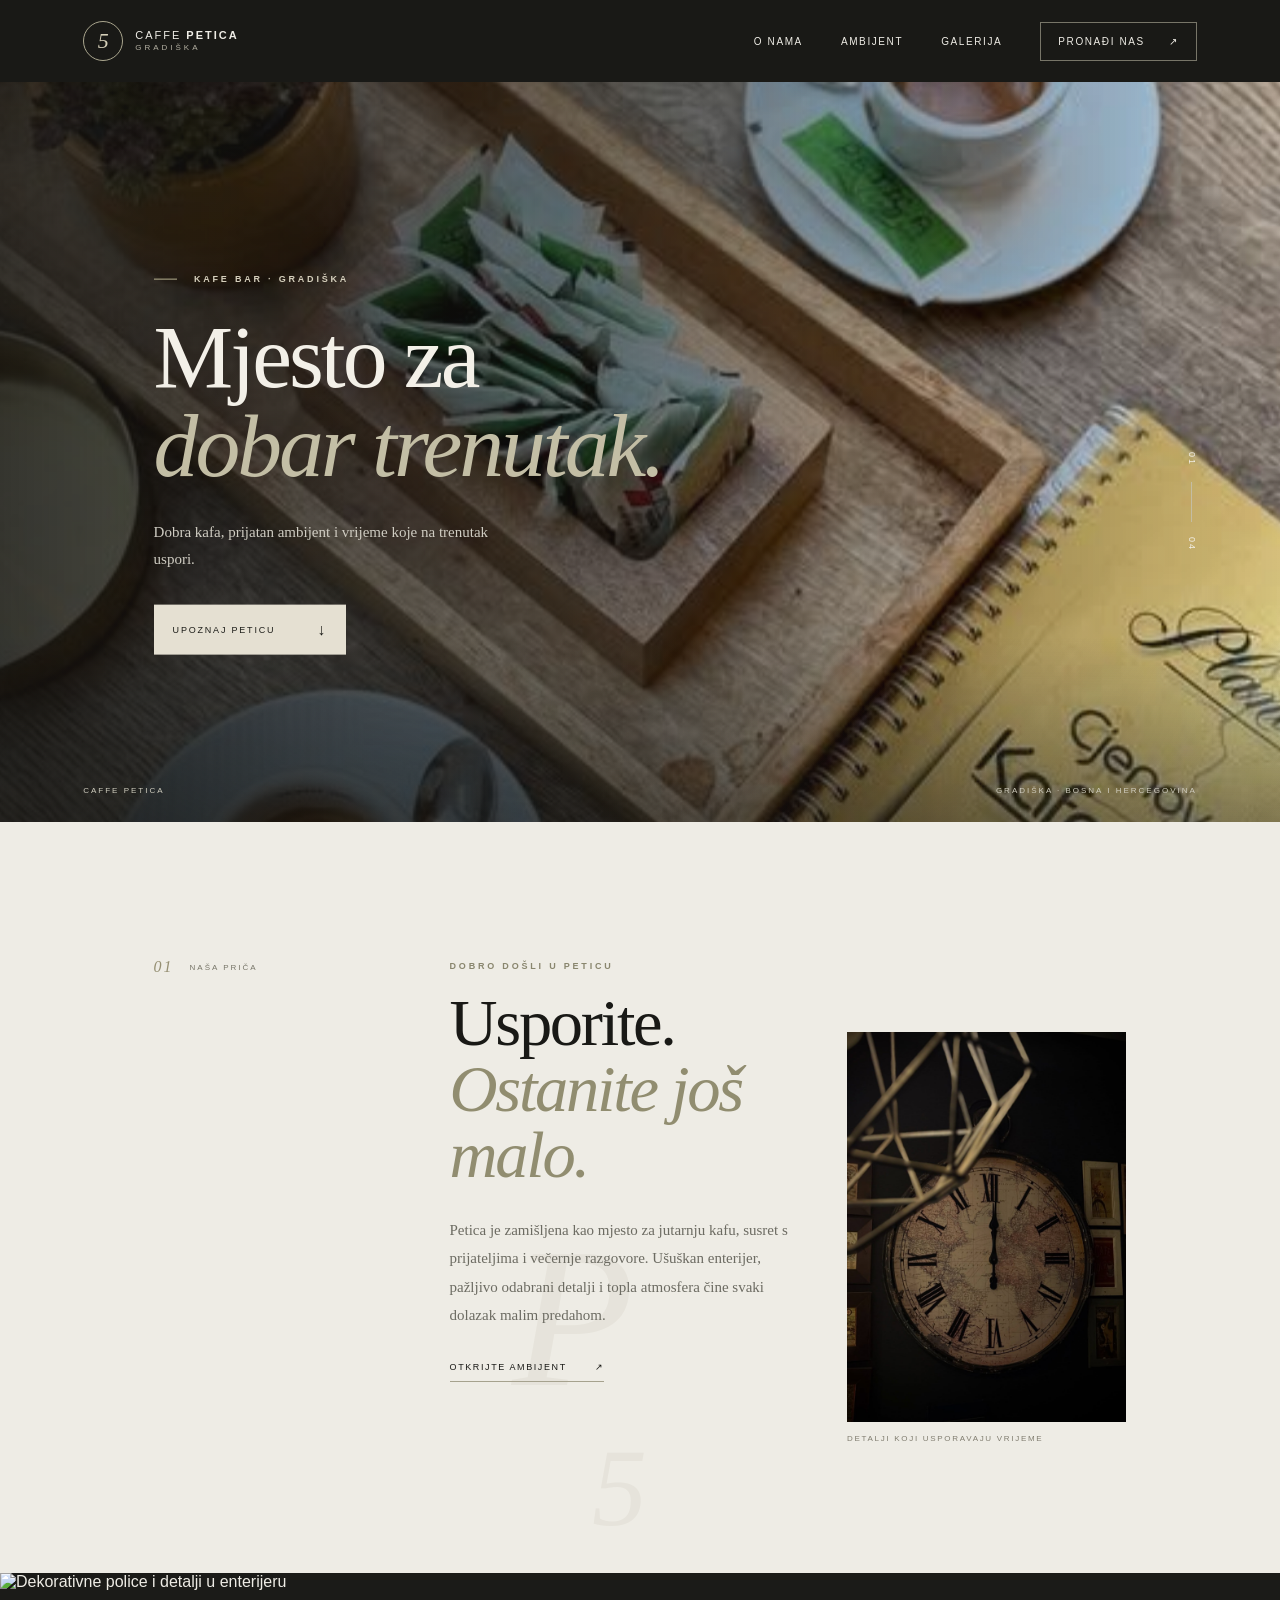
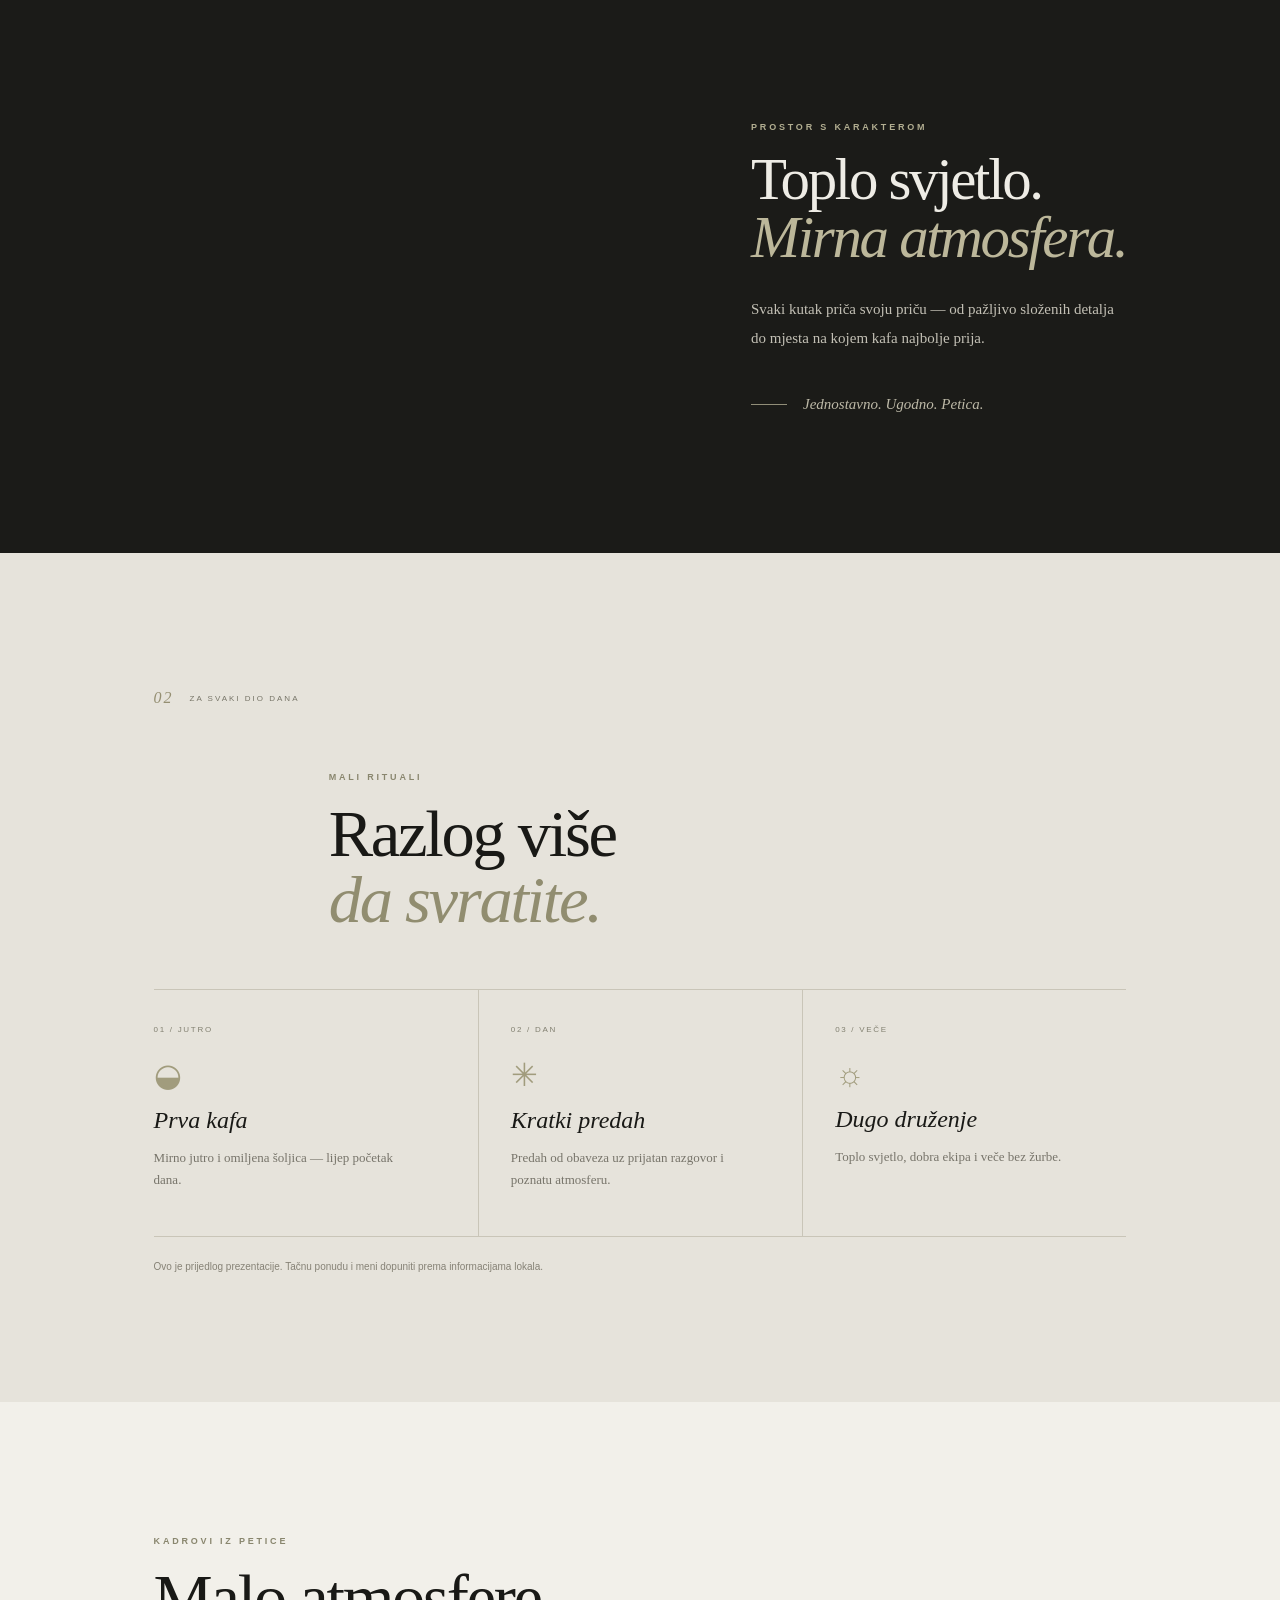
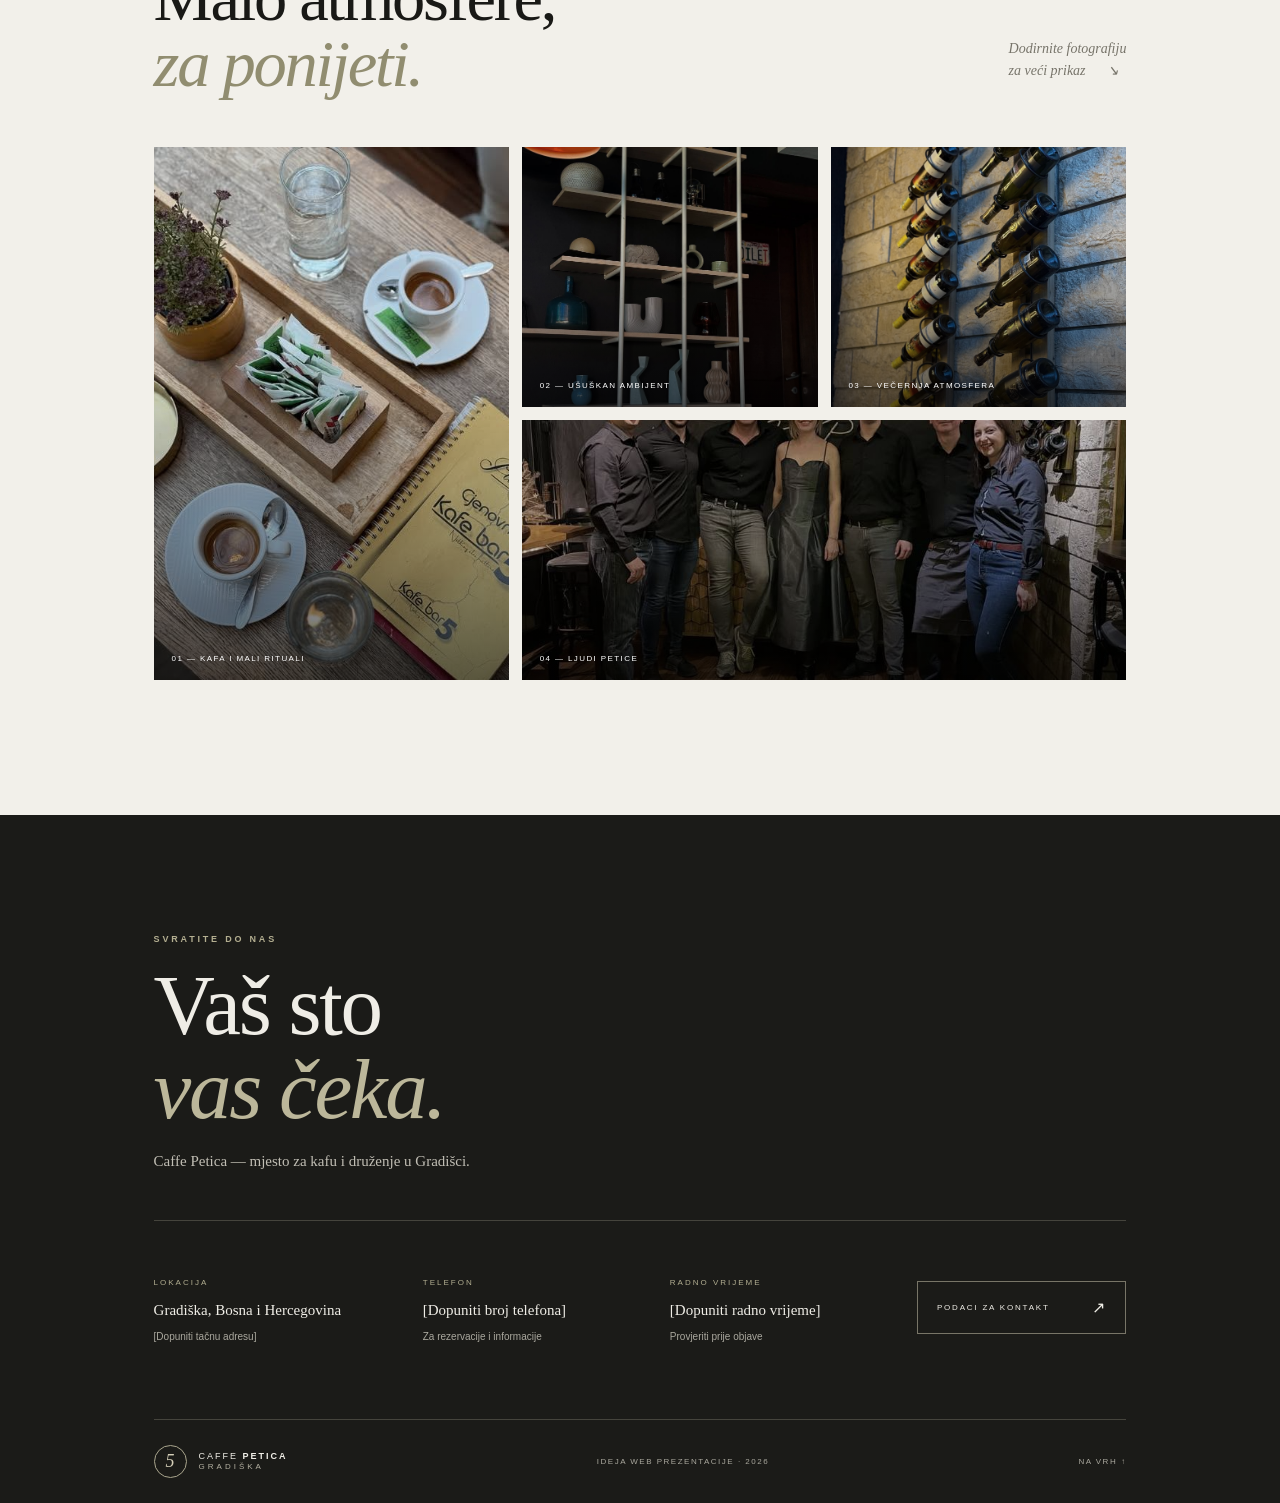
==== petica-demo/index.html @ d6cc3674 "Add Caffe Petica demo site" ====
<!doctype html>
<html lang="bs">
<head>
  <meta charset="utf-8">
  <meta name="viewport" content="width=device-width, initial-scale=1">
  <meta name="theme-color" content="#171714">
  <meta name="description" content="Ideja web prezentacije za Caffe Petica u Gradišci.">
  <title>Caffe Petica — Gradiška</title>
  <link rel="stylesheet" href="styles.css">
  <script src="script.js" defer></script>
</head>
<body>
  <header class="site-header">
    <a class="brand" href="#pocetna" aria-label="Caffe Petica, početna">
      <span class="brand-mark">5</span><span class="brand-name">CAFFE <b>PETICA</b><small>GRADIŠKA</small></span>
    </a>
    <button class="menu-toggle" aria-expanded="false" aria-controls="main-nav" aria-label="Otvori meni"><span></span><span></span></button>
    <nav id="main-nav" class="main-nav" aria-label="Glavna navigacija">
      <a href="#prica">O nama</a><a href="#ambijent">Ambijent</a><a href="#galerija">Galerija</a><a class="nav-contact" href="#kontakt">Pronađi nas <span>↗</span></a>
    </nav>
  </header>

  <main>
    <section class="hero" id="pocetna">
      <div class="hero-image" role="img" aria-label="Kafa poslužena u Caffe Petici" ></div>
      <div class="hero-shade"></div>
      <div class="hero-content">
        <p class="eyebrow"><i></i> KAFE BAR · GRADIŠKA</p>
        <h1>Mjesto za<br><em>dobar trenutak.</em></h1>
        <p class="hero-copy">Dobra kafa, prijatan ambijent i vrijeme koje na trenutak uspori.</p>
        <a class="button button-light" href="#prica">Upoznaj Peticu <span>↓</span></a>
      </div>
      <div class="hero-foot"><span>CAFFE PETICA</span><span>GRADIŠKA · BOSNA I HERCEGOVINA</span></div>
      <span class="hero-index">01 <i></i> 04</span>
    </section>

    <section class="intro section-wrap" id="prica">
      <div class="section-label"><span>01</span><span>NAŠA PRIČA</span></div>
      <div class="intro-content">
        <p class="eyebrow">DOBRO DOŠLI U PETICU</p>
        <h2>Usporite.<br><em>Ostanite još malo.</em></h2>
        <p class="body-copy">Petica je zamišljena kao mjesto za jutarnju kafu, susret s prijateljima i večernje razgovore. Ušuškan enterijer, pažljivo odabrani detalji i topla atmosfera čine svaki dolazak malim predahom.</p>
        <a class="text-link" href="#ambijent">Otkrijte ambijent <span>↗</span></a>
      </div>
      <figure class="intro-photo"><img src="assets/photo1.jpg" alt="Veliki zidni sat i detalji enterijera Petice" loading="lazy"><figcaption>DETALJI KOJI USPORAVAJU VRIJEME</figcaption></figure>
      <div class="intro-stamp" aria-hidden="true">P<br><span>5</span></div>
    </section>

    <section class="mood" id="ambijent">
      <div class="mood-photo"><img src="slike/slika3.jpg" alt="Dekorativne police i detalji u enterijeru" loading="lazy"></div>
      <div class="mood-copy">
        <p class="eyebrow">PROSTOR S KARAKTEROM</p>
        <h2>Toplo svjetlo.<br><em>Mirna atmosfera.</em></h2>
        <p>Svaki kutak priča svoju priču — od pažljivo složenih detalja do mjesta na kojem kafa najbolje prija.</p>
        <div class="mood-note"><span class="note-line"></span><span>Jednostavno. Ugodno. Petica.</span></div>
      </div>
    </section>

    <section class="offer section-wrap">
      <div class="section-label"><span>02</span><span>ZA SVAKI DIO DANA</span></div>
      <div class="offer-heading"><p class="eyebrow">MALI RITUALI</p><h2>Razlog više<br><em>da svratite.</em></h2></div>
      <div class="offer-grid">
        <article class="offer-card"><span class="offer-num">01 / JUTRO</span><span class="offer-icon">◒</span><h3>Prva kafa</h3><p>Mirno jutro i omiljena šoljica — lijep početak dana.</p></article>
        <article class="offer-card"><span class="offer-num">02 / DAN</span><span class="offer-icon">✳</span><h3>Kratki predah</h3><p>Predah od obaveza uz prijatan razgovor i poznatu atmosferu.</p></article>
        <article class="offer-card"><span class="offer-num">03 / VEČE</span><span class="offer-icon">☼</span><h3>Dugo druženje</h3><p>Toplo svjetlo, dobra ekipa i veče bez žurbe.</p></article>
      </div>
      <p class="menu-note">Ovo je prijedlog prezentacije. Tačnu ponudu i meni dopuniti prema informacijama lokala.</p>
    </section>

    <section class="gallery-section" id="galerija">
      <div class="gallery-head"><div><p class="eyebrow">KADROVI IZ PETICE</p><h2>Malo atmosfere,<br><em>za ponijeti.</em></h2></div><p>Dodirnite fotografiju<br>za veći prikaz <span>↘</span></p></div>
      <div class="gallery-grid">
        <button class="gallery-item gallery-tall" data-full="assets/photo2.jpg" aria-label="Uvećaj fotografiju kafe"><img src="assets/photo2.jpg" alt="Espreso, voda i detalji posluživanja" loading="lazy"><span>01 — Kafa i mali rituali</span></button>
        <button class="gallery-item" data-full="assets/photo3.jpg" aria-label="Uvećaj fotografiju enterijera"><img src="assets/photo3.jpg" alt="Ukrasne police i pažljivo birani detalji" loading="lazy"><span>02 — Ušuškan ambijent</span></button>
        <button class="gallery-item" data-full="assets/photo4.jpg" aria-label="Uvećaj fotografiju vinske police"><img src="assets/photo4.jpg" alt="Vinske boce na zidu od kamena" loading="lazy"><span>03 — Večernja atmosfera</span></button>
        <button class="gallery-item" data-full="assets/photo5.jpg" aria-label="Uvećaj fotografiju tima"><img src="assets/photo5.jpg" alt="Tim Caffe Petica" loading="lazy"><span>04 — Ljudi Petice</span></button>
      </div>
    </section>

    <section class="contact" id="kontakt">
      <div class="contact-top"><p class="eyebrow">SVRATITE DO NAS</p><h2>Vaš sto<br><em>vas čeka.</em></h2><p class="contact-intro">Caffe Petica — mjesto za kafu i druženje u Gradišci.</p></div>
      <div class="contact-details" id="kontakt-details">
        <div><span class="detail-label">LOKACIJA</span><p>Gradiška, Bosna i Hercegovina</p><small>[Dopuniti tačnu adresu]</small></div>
        <div><span class="detail-label">TELEFON</span><p>[Dopuniti broj telefona]</p><small>Za rezervacije i informacije</small></div>
        <div><span class="detail-label">RADNO VRIJEME</span><p>[Dopuniti radno vrijeme]</p><small>Provjeriti prije objave</small></div>
        <a class="button button-outline" href="#kontakt-details">Podaci za kontakt <span>↗</span></a>
      </div>
      <div class="contact-bottom"><a class="brand brand-footer" href="#pocetna"><span class="brand-mark">5</span><span class="brand-name">CAFFE <b>PETICA</b><small>GRADIŠKA</small></span></a><span>IDEJA WEB PREZENTACIJE · 2026</span><a href="#pocetna">NA VRH ↑</a></div>
    </section>
  </main>
  <dialog class="lightbox" aria-label="Uvećana fotografija"><button class="lightbox-close" aria-label="Zatvori">×</button><img alt=""></dialog>
</body>
</html>
---- petica-demo/styles.css ----
@charset "UTF-8";
:root{--ink:#191916;--paper:#eeece5;--cream:#d7d1c2;--olive:#9ca078;--muted:#aaa89e;--serif:Georgia,"Times New Roman",serif;--sans:Arial,Helvetica,sans-serif}*{box-sizing:border-box}html{scroll-behavior:smooth;scroll-padding-top:84px}body{margin:0;background:var(--paper);color:var(--ink);font-family:var(--sans);-webkit-font-smoothing:antialiased}a{color:inherit;text-decoration:none}img{display:block;width:100%;height:100%;object-fit:cover}.site-header{height:82px;padding:0 6.5%;display:flex;align-items:center;justify-content:space-between;background:var(--ink);color:var(--paper);position:relative;z-index:5}.brand{display:flex;align-items:center;gap:12px}.brand-mark{height:40px;width:40px;border:1px solid #aaa68e;border-radius:50%;display:grid;place-items:center;font:italic 22px var(--serif);color:#d5cfb8}.brand-name{font-size:11px;letter-spacing:2px;line-height:1.35}.brand-name b{font-weight:700}.brand-name small{display:block;font-size:8px;letter-spacing:3px;color:#b4b0a2}.main-nav{display:flex;align-items:center;gap:38px;font-size:10px;letter-spacing:1.6px;text-transform:uppercase}.main-nav>a{transition:color .2s}.main-nav>a:hover{color:#c2bd9f}.nav-contact{border:1px solid #777568;padding:13px 17px}.nav-contact span{margin-left:20px}.menu-toggle{display:none}.hero{height:min(740px,calc(100vh - 82px));min-height:580px;position:relative;background:#24221c;color:#f3f0e8;overflow:hidden}.hero-image,.hero-shade{position:absolute;inset:0}.hero-image{background:url('assets/photo2.jpg') center 49%/cover;transform:scale(1.025);animation:hero-in 1.2s ease-out both}.hero-shade{background:linear-gradient(90deg,rgba(20,19,16,.84),rgba(20,19,16,.52) 48%,rgba(20,19,16,.04)),linear-gradient(0deg,rgba(18,18,15,.45),transparent 25%)}.hero-content{position:absolute;left:12%;top:50%;transform:translateY(-48%);max-width:580px}.eyebrow{font-size:9px;font-weight:700;letter-spacing:2.8px}.hero .eyebrow{color:#d6d0bd}.hero .eyebrow i{display:inline-block;width:23px;border-top:1px solid #b6b08f;vertical-align:middle;margin-right:12px}.hero h1,.intro h2,.mood h2,.offer h2,.gallery-head h2,.contact h2{font:400 clamp(48px,7vw,92px)/.99 var(--serif);letter-spacing:-3px;margin:29px 0}.hero h1 em,.intro h2 em,.mood h2 em,.offer h2 em,.gallery-head h2 em,.contact h2 em{font-weight:400;color:#c3bea5}.hero-copy{font:15px/1.8 var(--serif);color:#d0cdc3;max-width:360px;margin:0 0 32px}.button{display:inline-flex;align-items:center;justify-content:space-between;gap:42px;padding:16px 19px;font-size:9px;letter-spacing:1.8px;text-transform:uppercase;transition:background .2s,color .2s}.button span{font-size:16px}.button-light{background:#e5e0d2;color:#1d1d19}.button-light:hover{background:#c9c3a8}.hero-foot{position:absolute;bottom:27px;left:6.5%;right:6.5%;display:flex;justify-content:space-between;font-size:8px;letter-spacing:2px;color:#d0cdbf}.hero-index{position:absolute;right:6.5%;top:50%;writing-mode:vertical-rl;font-size:9px;letter-spacing:2px}.hero-index i{height:40px;border-left:1px solid #c4bda3;display:inline-block;margin:11px 0}.section-wrap{padding:130px 12%}.intro{position:relative;display:grid;grid-template-columns:1fr 1.4fr 1.1fr;gap:42px;min-height:650px;align-items:start;overflow:hidden}.section-label{display:flex;gap:16px;align-items:center;font-size:8px;letter-spacing:2px;color:#777568;padding-top:6px}.section-label span:first-child{font:italic 16px var(--serif);color:#958f72}.intro-content{padding-top:0;position:relative;z-index:1}.intro-content .eyebrow,.offer .eyebrow,.gallery-head .eyebrow,.contact .eyebrow{color:#89866e}.intro h2,.mood h2,.offer h2,.gallery-head h2,.contact h2{font-size:clamp(44px,5.2vw,68px);letter-spacing:-2.3px;margin:19px 0 28px}.intro h2 em,.offer h2 em,.gallery-head h2 em{color:#918d70}.body-copy,.mood-copy>p:not(.eyebrow){font:15px/1.9 var(--serif);color:#6c6b62;max-width:390px}.text-link{display:inline-block;margin-top:17px;padding-bottom:9px;border-bottom:1px solid #a6a28e;font-size:9px;letter-spacing:1.6px;text-transform:uppercase}.text-link span{margin-left:24px}.intro-photo{margin:80px 0 0;position:relative;z-index:1}.intro-photo img{height:390px;object-position:center}.intro-photo figcaption{margin-top:12px;font-size:8px;letter-spacing:1.7px;color:#807d70}.intro-stamp{position:absolute;left:40%;bottom:6%;font:italic 200px/.7 var(--serif);color:rgba(136,132,104,.08)}.intro-stamp span{font-size:110px;margin-left:80px}.mood{display:grid;grid-template-columns:1.05fr .95fr;background:#1b1b18;color:#eeece5;min-height:580px}.mood-photo{min-height:580px}.mood-photo img{object-position:center 42%}.mood-copy{padding:clamp(65px,9vw,130px) 13%;align-self:center}.mood-copy .eyebrow{color:#b2ae91}.mood h2{font-size:clamp(40px,4.6vw,62px)}.mood h2 em{color:#bcb79a}.mood-copy>p:not(.eyebrow){color:#c3c0b5;max-width:380px}.mood-note{display:flex;align-items:center;gap:16px;margin-top:44px;color:#bdb9a7;font:italic 15px var(--serif)}.note-line{width:36px;border-top:1px solid #918e78}.offer{background:#e6e3db;padding-bottom:120px}.offer-heading{margin:65px 0 56px 18%}.offer-heading h2{margin-bottom:0}.offer-grid{display:grid;grid-template-columns:repeat(3,1fr);border-top:1px solid #c9c5b8;border-bottom:1px solid #c9c5b8}.offer-card{padding:28px 32px 32px 0;min-height:210px}.offer-card+.offer-card{border-left:1px solid #c9c5b8;padding-left:32px}.offer-num{font-size:8px;letter-spacing:1.7px;color:#828071}.offer-icon{display:block;font:32px var(--serif);color:#a19c7d;margin:20px 0 13px}.offer-card h3{font:italic 24px var(--serif);font-weight:400;margin:0 0 8px}.offer-card p{font:13px/1.7 var(--serif);color:#77746a;max-width:250px}.menu-note{font-size:10px;color:#868276;margin-top:24px}.gallery-section{padding:125px 12% 135px;background:#f2f0ea}.gallery-head{display:flex;justify-content:space-between;align-items:end;margin-bottom:50px}.gallery-head h2{margin-bottom:0}.gallery-head>p{font:italic 14px/1.6 var(--serif);color:#77746a}.gallery-head>p span{margin-left:18px}.gallery-grid{display:grid;grid-template-columns:1.2fr 1fr 1fr;grid-template-rows:260px 260px;gap:13px}.gallery-item{border:0;padding:0;position:relative;overflow:hidden;background:#292823;text-align:left;cursor:zoom-in}.gallery-item::after{content:"";position:absolute;inset:35% 0 0;background:linear-gradient(transparent,rgba(0,0,0,.6))}.gallery-item img{transition:transform .55s;filter:saturate(.82)}.gallery-item:hover img{transform:scale(1.04)}.gallery-item span{position:absolute;bottom:17px;left:18px;color:white;z-index:1;font-size:8px;letter-spacing:1.4px;text-transform:uppercase}.gallery-tall{grid-row:span 2}.gallery-item:last-child{grid-column:2/4}.contact{background:#1b1b18;color:#efede6;padding:110px 12% 25px;position:relative}.contact-top{max-width:660px}.contact .eyebrow{color:#b4af91}.contact h2{font-size:clamp(52px,7vw,85px);margin-bottom:17px}.contact h2 em{color:#bcb79a}.contact-intro{font:15px/1.8 var(--serif);color:#c1beb4}.contact-details{display:grid;grid-template-columns:1.1fr 1fr 1fr auto;gap:26px;align-items:center;padding:50px 0 75px;margin-top:45px;border-top:1px solid #45443c;border-bottom:1px solid #45443c}.detail-label{font-size:8px;letter-spacing:2px;color:#b2ae91}.contact-details p{font:15px var(--serif);margin:13px 0 7px}.contact-details small{font-size:10px;color:#aaa89e}.button-outline{border:1px solid #787567;white-space:nowrap;font-size:8px}.button-outline:hover{background:#e5e0d2;color:#1b1b18}.contact-bottom{display:flex;justify-content:space-between;align-items:center;padding-top:25px}.brand-footer .brand-mark{width:33px;height:33px;font-size:18px}.brand-footer .brand-name{font-size:9px}.contact-bottom>span,.contact-bottom>a:last-child{font-size:8px;letter-spacing:1.5px;color:#aaa89e}.lightbox{border:0;padding:0;background:rgba(15,15,13,.96);width:min(92vw,950px);max-width:none;max-height:92vh;overflow:visible}.lightbox::backdrop{background:rgba(12,12,10,.9)}.lightbox img{width:100%;height:auto;max-height:86vh;object-fit:contain}.lightbox-close{position:absolute;top:-42px;right:0;border:0;background:none;color:white;font-size:32px;cursor:pointer}.no-scroll{overflow:hidden}@keyframes hero-in{from{transform:scale(1.08);opacity:.65}to{transform:scale(1.025);opacity:1}}@media(max-width:900px){.site-header{padding:0 5%;height:72px}.main-nav{gap:20px}.hero{height:650px;min-height:540px}.hero-content{left:9%}.section-wrap{padding:95px 8%}.intro{grid-template-columns:.7fr 1.3fr;gap:30px}.intro-photo{grid-column:2;margin-top:20px}.intro-photo img{height:340px}.mood-copy{padding:70px 10%}.offer-heading{margin-left:10%}.gallery-section{padding:95px 8%}.gallery-grid{grid-template-rows:220px 220px}.contact{padding:90px 8% 25px}.contact-details{grid-template-columns:1fr 1fr;gap:30px}.button-outline{justify-self:start}}@media(max-width:600px){html{scroll-padding-top:66px}.site-header{height:66px}.brand-mark{width:35px;height:35px}.menu-toggle{display:flex;flex-direction:column;gap:6px;border:0;background:transparent;padding:10px}.menu-toggle span{width:22px;border-top:1px solid #e8e5dc;transition:transform .2s}.menu-toggle[aria-expanded=true] span:first-child{transform:translateY(3.5px) rotate(45deg)}.menu-toggle[aria-expanded=true] span:last-child{transform:translateY(-3.5px) rotate(-45deg)}.main-nav{display:none;position:absolute;top:66px;left:0;right:0;background:#1b1b18;padding:18px 7% 28px;align-items:stretch;gap:0;flex-direction:column}.main-nav.is-open{display:flex}.main-nav>a{padding:16px 0;border-bottom:1px solid #393830}.main-nav .nav-contact{border:0;padding:16px 0}.hero{height:calc(100svh - 66px);min-height:560px;max-height:760px}.hero-image{background-position:52% center}.hero-shade{background:linear-gradient(90deg,rgba(20,19,16,.75),rgba(20,19,16,.27)),linear-gradient(0deg,rgba(18,18,15,.5),transparent 30%)}.hero-content{left:7%;right:7%;top:49%}.hero h1{font-size:clamp(54px,13vw,76px);letter-spacing:-2px}.hero-copy{font-size:14px;max-width:280px}.hero-foot{left:7%;right:7%;font-size:7px}.hero-index{right:4%}.section-wrap{padding:76px 7%}.intro{display:grid;grid-template-columns:1fr;gap:28px;min-height:0}.section-label{order:0}.intro-content{order:1}.intro h2,.mood h2,.offer h2,.gallery-head h2{font-size:48px}.intro-photo{grid-column:auto;order:2;margin:6px 0 0 16%}.intro-photo img{height:360px}.intro-stamp{left:5%;bottom:15%;font-size:140px}.mood{grid-template-columns:1fr}.mood-photo{min-height:410px;height:410px}.mood-copy{padding:65px 7% 72px}.offer-heading{margin:54px 0 38px}.offer-grid{grid-template-columns:1fr}.offer-card{min-height:0;padding:22px 0!important;border-left:0!important}.offer-card+.offer-card{border-top:1px solid #c9c5b8}.offer-icon{margin:14px 0 9px}.offer-card p{max-width:320px;margin-bottom:3px}.gallery-section{padding:77px 7% 86px}.gallery-head{align-items:start;gap:10px;flex-direction:column;margin-bottom:30px}.gallery-head>p{margin:15px 0 0}.gallery-grid{grid-template-columns:1fr 1fr;grid-template-rows:230px 180px 230px;gap:9px}.gallery-tall{grid-row:auto;grid-column:span 2}.gallery-item:last-child{grid-column:span 2}.gallery-item span{font-size:7px;left:11px;bottom:12px}.contact{padding:75px 7% 20px}.contact h2{font-size:64px}.contact-details{grid-template-columns:1fr;gap:24px;padding:35px 0 42px;margin-top:35px}.contact-bottom{gap:20px;flex-wrap:wrap}.contact-bottom>span{order:3;width:100%}.contact-bottom>a:last-child{margin-left:auto}.button{gap:28px}}
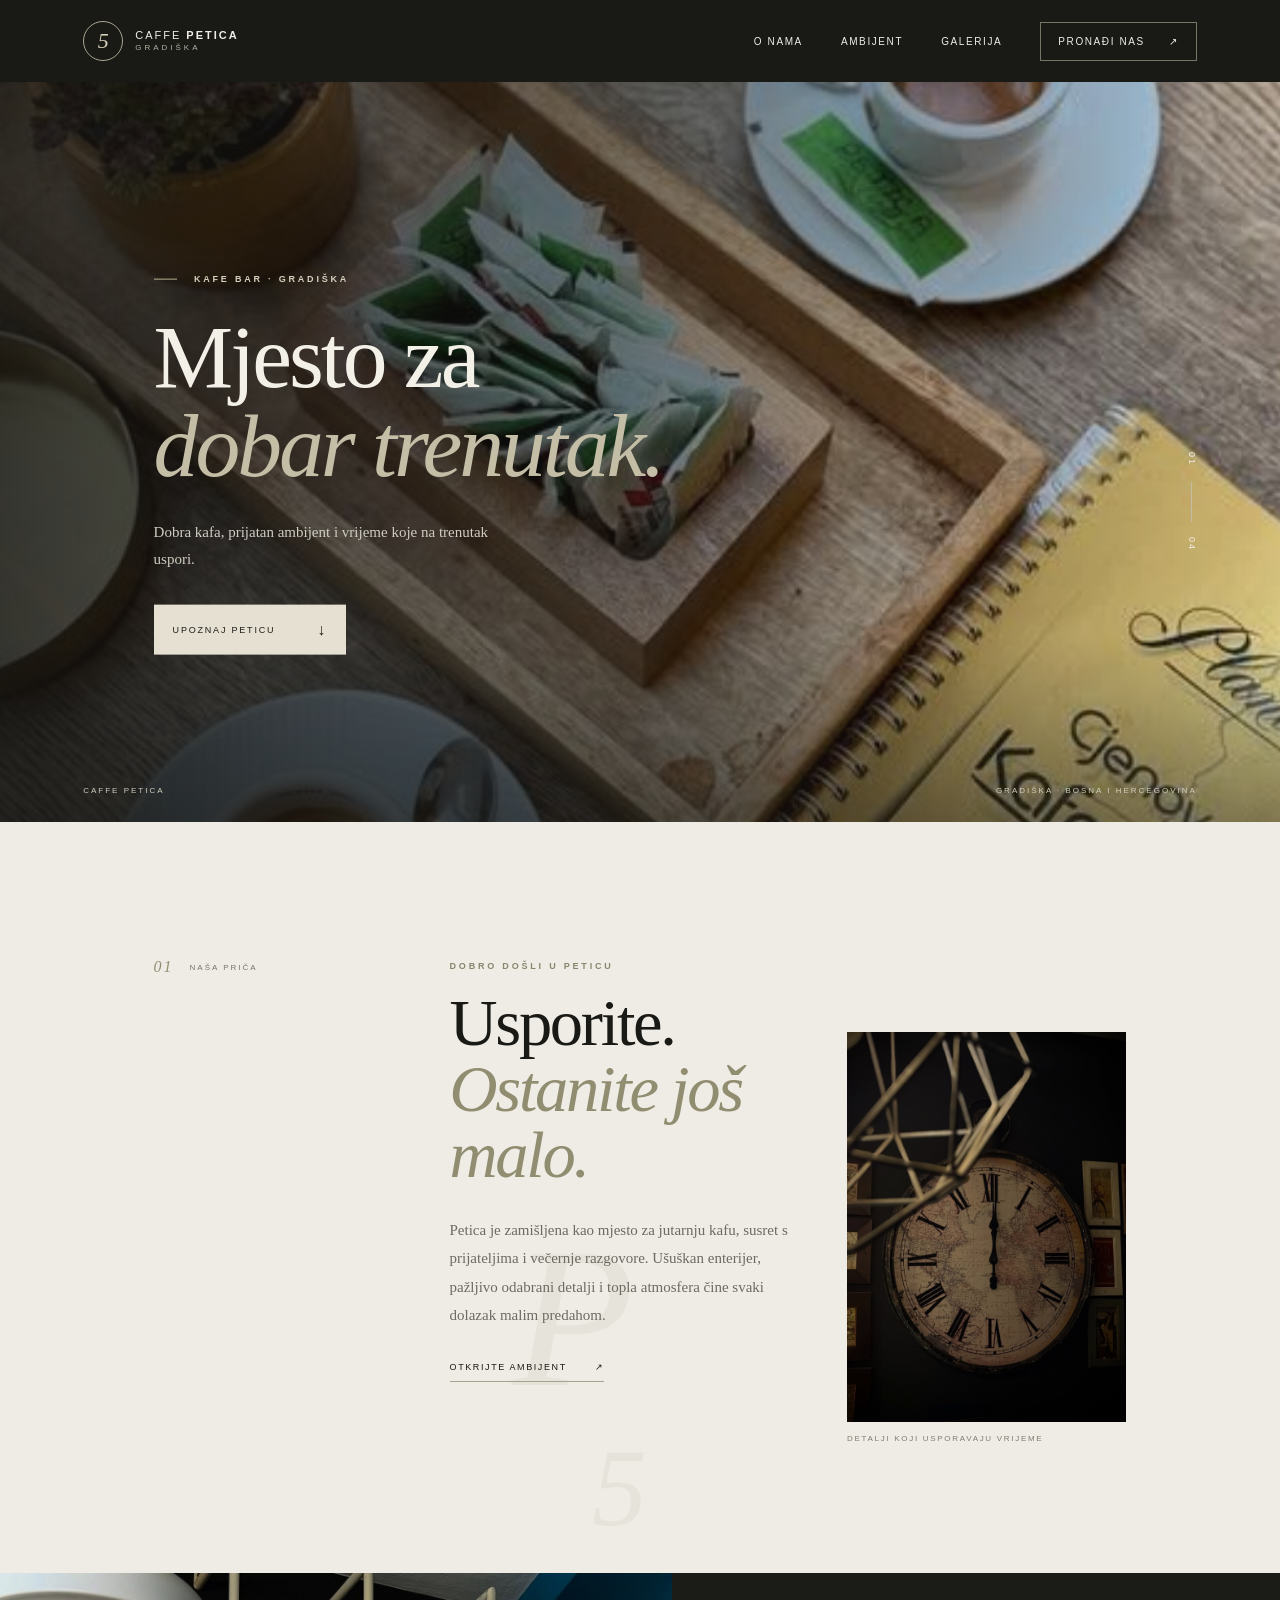
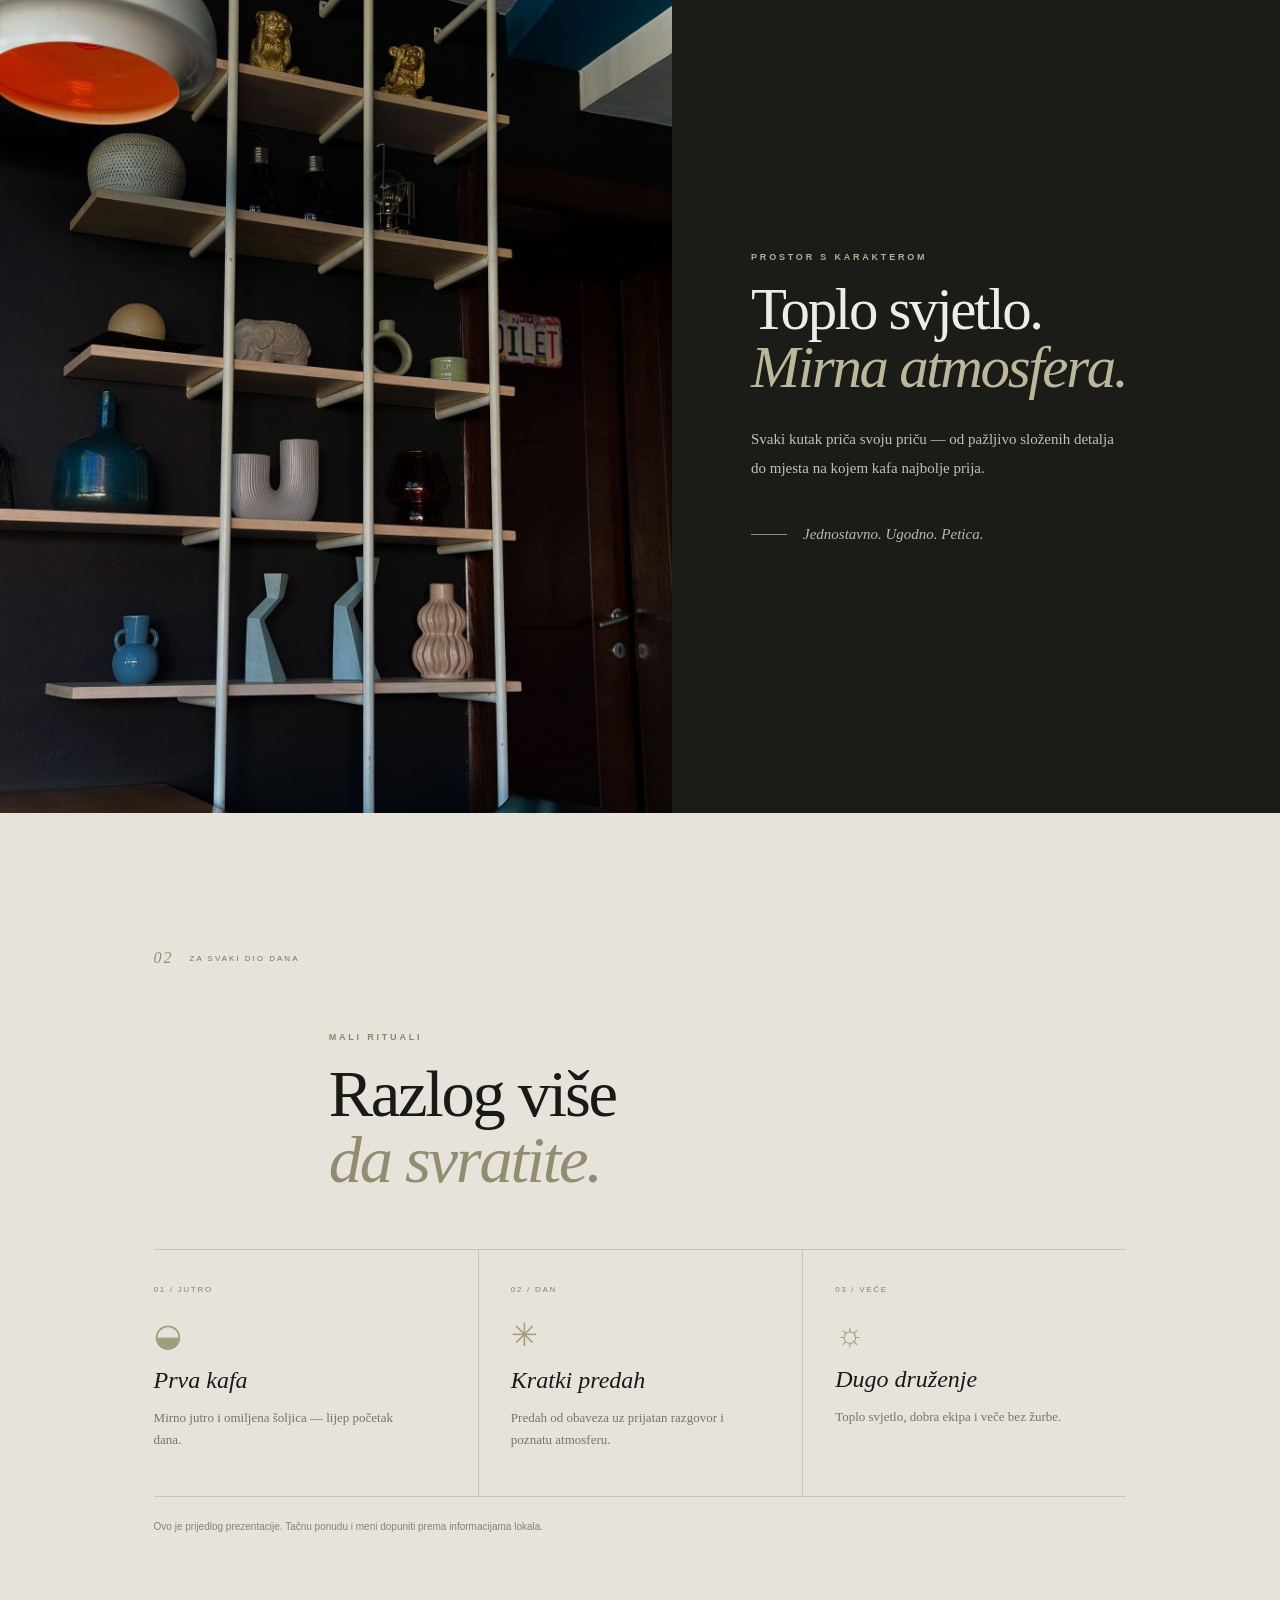
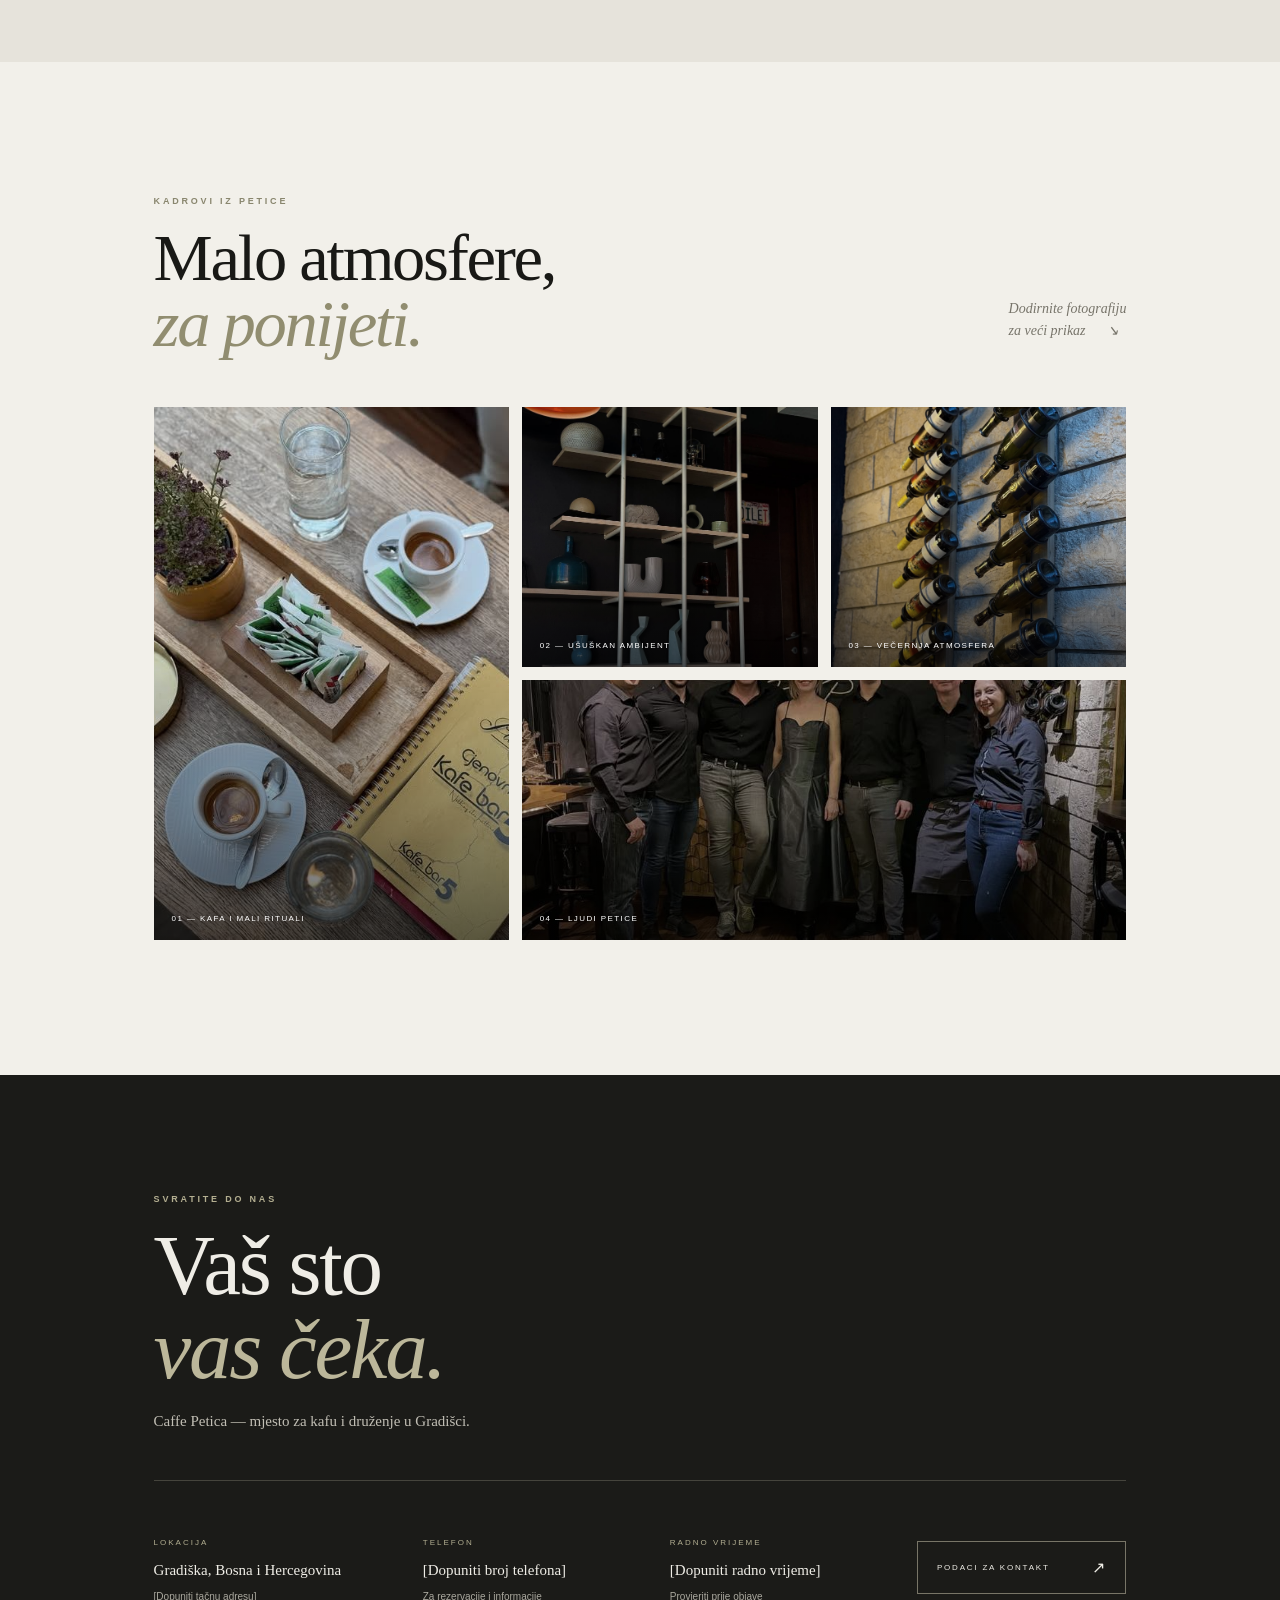
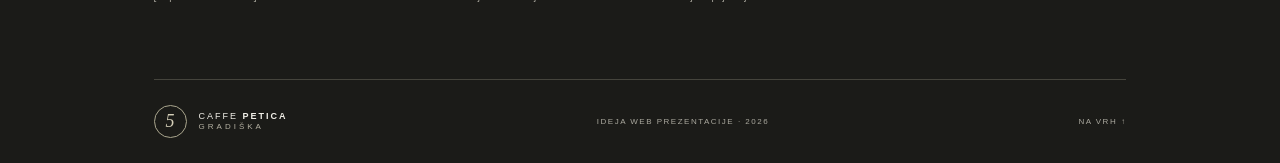
==== commit 2bc3e502: "Fix Petica ambience image path" ====
--- a/petica-demo/index.html
+++ b/petica-demo/index.html
@@ -47,7 +47,7 @@
     </section>
 
     <section class="mood" id="ambijent">
-      <div class="mood-photo"><img src="slike/slika3.jpg" alt="Dekorativne police i detalji u enterijeru" loading="lazy"></div>
+      <div class="mood-photo"><img src="assets/photo3.jpg" alt="Dekorativne police i detalji u enterijeru" loading="lazy"></div>
       <div class="mood-copy">
         <p class="eyebrow">PROSTOR S KARAKTEROM</p>
         <h2>Toplo svjetlo.<br><em>Mirna atmosfera.</em></h2>
